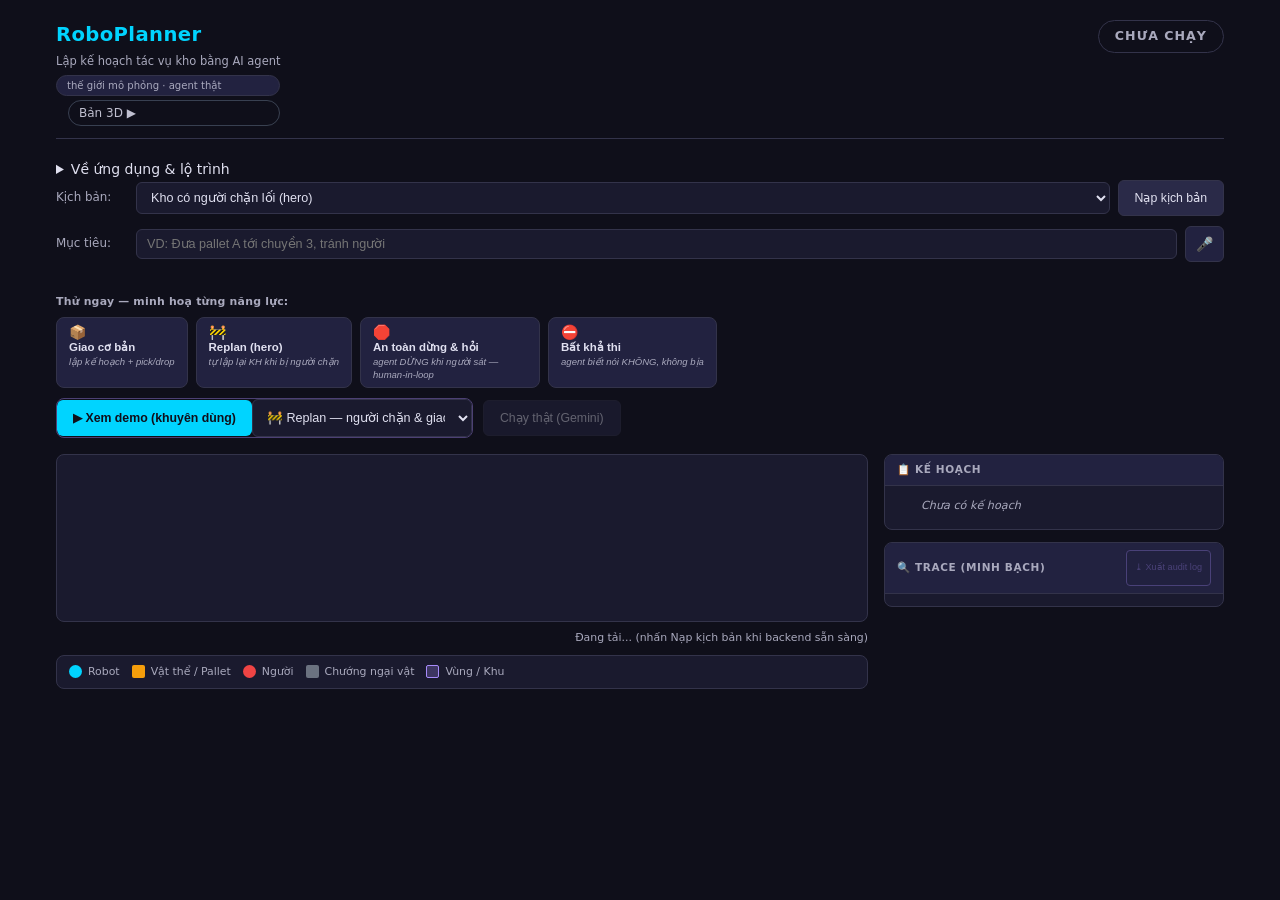
==== frontend/index.html @ 7eb747b6 "feat: initial commit — AI20K-162 Task Planner Agent Co-Authored-By: Claude Sonnet 4.6 <noreply@anthr" ====
<!DOCTYPE html>
<html lang="vi">
<head>
  <meta charset="UTF-8" />
  <meta name="viewport" content="width=device-width, initial-scale=1.0" />
  <title>RoboPlanner — Kho thông minh AI</title>
  <link rel="stylesheet" href="style.css" />
</head>
<body>
  <div class="app">
    <header class="app-header">
      <div class="header-left">
        <h1>RoboPlanner</h1>
        <span class="header-desc">Lập kế hoạch tác vụ kho bằng AI agent</span>
        <span class="sim-badge">thế giới mô phỏng · agent thật</span>
        <a href="view3d.html" style="margin-left:12px;font-size:12px;text-decoration:none;padding:3px 10px;border-radius:999px;border:1px solid rgba(125,145,170,0.45);color:inherit;opacity:.85">Bản 3D ▶</a>
      </div>
      <span id="status-badge" class="status-badge status-idle">CHƯA CHẠY</span>
    </header>

    <!-- Use-case block -->
    <details class="use-case-details">
    <summary class="use-case-summary">Về ứng dụng &amp; lộ trình</summary>
    <section class="use-case-block">
      <span class="use-case-icon">🏭</span>
      <div class="use-case-body">
        <p class="use-case-text">
          <strong>Ứng dụng:</strong> Robot vận chuyển kho VinFast — vận hành viên ra lệnh tiếng Việt
          thay vì lập trình; agent tự xử lý khi môi trường đổi; trace minh bạch để audit an toàn.
        </p>
        <p class="roadmap-text">
          <strong>Lộ trình tới robot thật:</strong> Bản này chứng minh lớp
          <em>NGÔN NGỮ → KẾ HOẠCH → KIỂM CHỨNG</em> trong mô phỏng;
          bản sản xuất nối tool move/pick vào ROS + perception camera thật.
        </p>
      </div>
    </section>
    </details>

    <main class="app-body">
      <section class="controls">

        <!-- Scenario selector -->
        <div class="control-group">
          <label for="scenario-select">Kịch bản:</label>
          <select id="scenario-select">
            <option value="warehouse_blocked">Kho có người chặn lối (hero)</option>
            <option value="warehouse_basic">Kho cơ bản (không người)</option>
            <option value="warehouse_dynamic">Kho động (người di chuyển)</option>
          </select>
          <button id="load-btn" class="btn btn-secondary">Nạp kịch bản</button>
        </div>

        <!-- Goal input -->
        <div class="control-group">
          <label for="goal-input">Mục tiêu:</label>
          <input
            type="text"
            id="goal-input"
            placeholder="VD: Đưa pallet A tới chuyền 3, tránh người"
            autocomplete="off"
          />
          <button id="voice-btn" class="btn btn-icon" title="Nhập bằng giọng nói (vi-VN)">🎤</button>
        </div>

        <!-- World hints -->
        <p id="world-hints" class="world-hints"></p>

        <!-- Capability chips -->
        <div class="chips-section">
          <div class="chips-label">Thử ngay — minh hoạ từng năng lực:</div>
          <div class="chips-row">
            <button class="chip" data-goal="Đưa pallet A tới chuyền 3" data-scenario="warehouse_basic" data-replay="hero_replan">
              <span class="chip-icon">📦</span>
              <span class="chip-text">Giao cơ bản</span>
              <span class="chip-cap">lập kế hoạch + pick/drop</span>
            </button>
            <button class="chip" data-goal="Đưa pallet A tới chuyền 3, tránh người" data-scenario="warehouse_blocked" data-replay="hero_replan">
              <span class="chip-icon">🚧</span>
              <span class="chip-text">Replan (hero)</span>
              <span class="chip-cap">tự lập lại KH khi bị người chặn</span>
            </button>
            <button class="chip" data-goal="Đưa pallet A sang chuyền 3" data-scenario="warehouse_blocked" data-replay="safety_ask">
              <span class="chip-icon">🛑</span>
              <span class="chip-text">An toàn dừng &amp; hỏi</span>
              <span class="chip-cap">agent DỪNG khi người sát — human-in-loop</span>
            </button>
            <button class="chip" data-goal="Lấy thùng Z đưa sang chuyền 3" data-scenario="warehouse_basic" data-replay="infeasible_no">
              <span class="chip-icon">⛔</span>
              <span class="chip-text">Bất khả thi</span>
              <span class="chip-cap">agent biết nói KHÔNG, không bịa</span>
            </button>
          </div>
        </div>

        <!-- Action buttons -->
        <div class="control-group btn-row">
          <div class="demo-group">
            <button id="demo-btn" class="btn btn-primary btn-demo-cta">▶ Xem demo (khuyên dùng)</button>
            <select id="replay-select" class="replay-select" title="Chọn bản ghi phát lại">
              <option value="hero_replan">🚧 Replan — người chặn &amp; giao thành công</option>
              <option value="safety_ask">🛑 An toàn — agent dừng &amp; hỏi</option>
              <option value="infeasible_no">⛔ Bất khả thi — agent nói KHÔNG</option>
            </select>
          </div>
          <button id="run-btn" class="btn btn-secondary" disabled>Chạy thật (Gemini)</button>
        </div>

        <p id="replay-note" class="replay-note" style="display:none"></p>

      </section>

      <div class="main-content">
        <!-- Left: canvas -->
        <div class="canvas-col">
          <div class="canvas-wrapper" id="canvas-wrapper">
            <canvas id="world-canvas" aria-label="Bản đồ kho mô phỏng — hiển thị robot, vật thể, người và khu vực"></canvas>
          </div>
          <p id="status-msg" class="status-msg">Đang tải...</p>

          <section class="legend">
            <div class="legend-item"><span class="swatch swatch-robot"></span> Robot</div>
            <div class="legend-item"><span class="swatch swatch-object"></span> Vật thể / Pallet</div>
            <div class="legend-item"><span class="swatch swatch-person"></span> Người</div>
            <div class="legend-item"><span class="swatch swatch-obstacle"></span> Chướng ngại vật</div>
            <div class="legend-item"><span class="swatch swatch-zone"></span> Vùng / Khu</div>
          </section>
        </div>

        <!-- Right: panels -->
        <div class="panels-col">
          <div class="panel">
            <div class="panel-header">📋 Kế hoạch</div>
            <ol id="plan-list" class="plan-list">
              <li class="plan-empty">Chưa có kế hoạch</li>
            </ol>
          </div>

          <div class="panel panel-trace">
            <div class="panel-header trace-header-row">
              <span>🔍 Trace (minh bạch)</span>
              <span id="grounded-badge" class="trace-grounded-badge" style="display:none">✓ 100% bám thực tế</span>
              <button id="audit-btn" class="btn btn-audit" title="Tải toàn bộ trace dưới dạng JSON" disabled>⤓ Xuất audit log</button>
            </div>
            <div id="trace-log" class="trace-log"></div>
          </div>

          <div class="panel panel-metrics" id="metrics-panel" style="display:none">
            <div class="panel-header">📊 Chỉ số lần chạy</div>
            <p id="metrics-text" class="metrics-text"></p>
          </div>

          <div class="panel panel-ask" id="ask-panel" style="display:none">
            <div class="panel-header ask-header">⚠ Agent dừng · Hỏi người vận hành</div>
            <p id="ask-question" class="ask-question"></p>
            <div class="ask-actions">
              <input id="ask-answer" type="text" placeholder="Trả lời (tuỳ chọn)..." />
              <button id="ask-continue-btn" class="btn btn-primary">Tiếp tục</button>
            </div>
          </div>

          <div class="panel panel-answer" id="answer-panel" style="display:none">
            <div class="panel-header answer-header">✅ Kết quả tác vụ</div>
            <p id="answer-text" class="answer-text"></p>
          </div>

          <div class="panel panel-quota" id="quota-panel" style="display:none">
            <div class="panel-header quota-header">⚡ Gemini đang bận / quá tải</div>
            <p class="quota-msg">API gặp lỗi hoặc hết quota tạm thời. Bấm <strong>▶ Demo nhanh</strong> để xem bản ghi thật của agent ngay lập tức — không cần API.</p>
            <button id="quota-demo-btn" class="btn btn-demo">▶ Demo nhanh (phát lại)</button>
          </div>
        </div>
      </div>
    </main>
  </div>

  <script src="app.js"></script>
</body>
</html>
---- frontend/style.css ----
/* =====================================================================
   Base / Reset
   ===================================================================== */
*, *::before, *::after { box-sizing: border-box; margin: 0; padding: 0; }

:root {
  --bg: #0f0f1a;
  --surface: #1a1a2e;
  --surface2: #222240;
  --border: #33334a;
  --text: #e0e0f0;
  --text-muted: #a9a9bd;
  --accent: #00d4ff;
  --accent2: #a78bfa;
  --btn-primary-bg: #00d4ff;
  --btn-primary-fg: #0f0f1a;
  --btn-secondary-bg: #2a2a48;
  --btn-secondary-fg: #e0e0f0;
  --robot-color: #00d4ff;
  --object-color: #f59e0b;
  --person-color: #ef4444;
  --obstacle-color: #6b7280;
  --zone-color: rgba(167, 139, 250, 0.25);
}

html, body {
  height: 100%;
  background: var(--bg);
  color: var(--text);
  font-family: 'Segoe UI', system-ui, sans-serif;
  font-size: 14px;
  line-height: 1.5;
}

/* =====================================================================
   App layout
   ===================================================================== */
.app {
  display: flex;
  flex-direction: column;
  min-height: 100vh;
  max-width: 1200px;
  margin: 0 auto;
  padding: 0 16px 32px;
}

/* =====================================================================
   Header
   ===================================================================== */
.app-header {
  display: flex;
  align-items: flex-start;
  justify-content: space-between;
  flex-wrap: wrap;
  gap: 12px;
  padding: 20px 0 12px;
  border-bottom: 1px solid var(--border);
  margin-bottom: 20px;
}

.header-left {
  display: flex;
  flex-direction: column;
  gap: 4px;
}

.header-left h1 {
  font-size: 1.4rem;
  font-weight: 700;
  color: var(--accent);
  letter-spacing: 0.02em;
}

.header-desc {
  font-size: 0.82rem;
  color: var(--text-muted);
}

.sim-badge {
  display: inline-block;
  padding: 2px 10px;
  background: var(--surface2);
  border: 1px solid var(--border);
  border-radius: 999px;
  font-size: 0.72rem;
  color: var(--text-muted);
}

/* =====================================================================
   Status badge
   ===================================================================== */
.status-badge {
  display: inline-flex;
  align-items: center;
  padding: 6px 16px;
  border-radius: 999px;
  border: 1.5px solid var(--border);
  font-size: 0.9rem;
  font-weight: 700;
  letter-spacing: 0.08em;
  white-space: nowrap;
  transition: color 0.2s, border-color 0.2s, background 0.2s;
  align-self: flex-start;
}

.status-idle    { color: var(--text-muted); border-color: var(--border); }
.status-planning { color: #a78bfa; border-color: #a78bfa; background: rgba(167,139,250,0.08); }
.status-acting  { color: #00d4ff; border-color: #00d4ff; background: rgba(0,212,255,0.08); }
.status-blocked { color: #fbbf24; border-color: #fbbf24; background: rgba(251,191,36,0.08); }
.status-asking  { color: #f87171; border-color: #f87171; background: rgba(248,113,113,0.1); animation: pulse-border 1.2s ease-in-out infinite; }
.status-done    { color: #34d399; border-color: #34d399; background: rgba(52,211,153,0.08); }
.status-failed  { color: #f87171; border-color: #f87171; background: rgba(248,113,113,0.08); }

@keyframes pulse-border {
  0%, 100% { box-shadow: 0 0 0 0 rgba(248, 113, 113, 0.4); }
  50%       { box-shadow: 0 0 0 5px rgba(248, 113, 113, 0); }
}

/* =====================================================================
   Use-case block
   ===================================================================== */
.use-case-block {
  display: flex;
  align-items: flex-start;
  gap: 10px;
  padding: 10px 14px;
  margin-bottom: 16px;
  background: linear-gradient(135deg, rgba(0,212,255,0.06) 0%, rgba(167,139,250,0.06) 100%);
  border: 1px solid rgba(0,212,255,0.18);
  border-radius: 8px;
}

.use-case-icon { font-size: 1.2rem; flex-shrink: 0; margin-top: 1px; }

.use-case-text {
  font-size: 0.82rem;
  color: var(--text-muted);
  line-height: 1.55;
}

.use-case-text strong { color: var(--text); }

.use-case-body { display: flex; flex-direction: column; gap: 4px; }

.roadmap-text {
  font-size: 0.78rem;
  color: var(--text-muted);
  line-height: 1.5;
  opacity: 0.85;
}
.roadmap-text strong { color: var(--text); }
.roadmap-text em { color: var(--accent2); font-style: normal; }

/* =====================================================================
   Controls
   ===================================================================== */
.controls {
  display: flex;
  flex-direction: column;
  gap: 10px;
  margin-bottom: 16px;
}

.control-group {
  display: flex;
  align-items: center;
  gap: 8px;
  flex-wrap: wrap;
}

.control-group label {
  min-width: 72px;
  color: var(--text-muted);
  font-size: 0.85rem;
}

.control-group select,
.control-group input[type="text"] {
  flex: 1;
  min-width: 180px;
  padding: 7px 10px;
  background: var(--surface);
  border: 1px solid var(--border);
  border-radius: 6px;
  color: var(--text);
  font-size: 0.9rem;
  outline: none;
  transition: border-color 0.15s;
}

.control-group select:focus,
.control-group input[type="text"]:focus {
  border-color: var(--accent);
}

.btn {
  padding: 7px 16px;
  border: none;
  border-radius: 6px;
  font-size: 0.88rem;
  cursor: pointer;
  transition: opacity 0.15s, filter 0.15s;
  white-space: nowrap;
  min-height: 36px;
}

.btn:disabled {
  opacity: 0.4;
  cursor: not-allowed;
}

.btn:not(:disabled):hover {
  filter: brightness(1.15);
}

.btn:focus-visible,
.control-group select:focus-visible,
.control-group input[type="text"]:focus-visible,
.replay-select:focus-visible,
.ask-actions input[type="text"]:focus-visible {
  outline: 2px solid var(--accent);
  outline-offset: 2px;
}

.btn-primary {
  background: var(--btn-primary-bg);
  color: var(--btn-primary-fg);
  font-weight: 700;
}

.btn-secondary {
  background: var(--btn-secondary-bg);
  color: var(--btn-secondary-fg);
  border: 1px solid var(--border);
}

.btn-demo {
  background: linear-gradient(135deg, #a78bfa 0%, #7c3aed 100%);
  color: #fff;
  font-weight: 700;
  border: none;
  box-shadow: 0 0 12px rgba(167,139,250,0.25);
}

.btn-demo:not(:disabled):hover {
  box-shadow: 0 0 20px rgba(167,139,250,0.45);
}

/* World hints */
.world-hints {
  font-size: 0.75rem;
  color: var(--text-muted);
  padding: 2px 2px 0 2px;
  line-height: 1.45;
  min-height: 1.2em;
}

/* Capability chips */
.chips-section {
  display: flex;
  flex-direction: column;
  gap: 6px;
}

.chips-label {
  font-size: 0.78rem;
  color: var(--text-muted);
  font-weight: 600;
  letter-spacing: 0.02em;
}

.chips-row {
  display: flex;
  flex-wrap: wrap;
  gap: 8px;
}

.chip {
  display: flex;
  flex-direction: column;
  align-items: flex-start;
  gap: 2px;
  padding: 7px 12px 6px;
  background: var(--surface2);
  border: 1px solid var(--border);
  border-radius: 8px;
  cursor: pointer;
  transition: border-color 0.15s, background 0.15s;
  min-width: 120px;
  max-width: 180px;
  text-align: left;
}

.chip:hover {
  border-color: var(--accent2);
  background: rgba(167,139,250,0.1);
}

.chip-icon { font-size: 1rem; line-height: 1; }

.chip-text {
  font-size: 0.82rem;
  font-weight: 700;
  color: var(--text);
  line-height: 1.2;
}

.chip-cap {
  font-size: 0.68rem;
  color: var(--text-muted);
  line-height: 1.3;
  font-style: italic;
}

/* Demo group: button + replay select together */
.demo-group {
  display: flex;
  align-items: center;
  gap: 0;
  border-radius: 8px;
  overflow: hidden;
  border: 1px solid rgba(167,139,250,0.4);
}

.demo-group .btn-demo {
  border-radius: 0;
  border: none;
  flex-shrink: 0;
}

.replay-select {
  padding: 0 8px;
  height: 38px;
  background: rgba(167,139,250,0.12);
  border: none;
  border-left: 1px solid rgba(167,139,250,0.3);
  color: var(--text);
  font-size: 0.8rem;
  cursor: pointer;
  outline: none;
  min-width: 0;
  max-width: 220px;
}

.replay-select:focus { background: rgba(167,139,250,0.2); }

.btn-row {
  gap: 10px;
  flex-wrap: wrap;
}

.replay-note {
  font-size: 0.72rem;
  color: #a78bfa;
  font-style: italic;
  padding: 2px 0 0 4px;
}

/* Quota / error panel */
.quota-header {
  color: #fbbf24;
}

.quota-msg {
  padding: 10px 12px 6px;
  font-size: 0.85rem;
  color: var(--text);
  line-height: 1.6;
}

.panel-quota {
  border-color: rgba(251,191,36,0.35);
}

.panel-quota .btn-demo {
  margin: 6px 12px 12px;
}

.btn-icon {
  background: var(--surface2);
  border: 1px solid var(--border);
  color: var(--text);
  padding: 7px 10px;
  font-size: 1rem;
  line-height: 1;
  min-width: 36px;
}

.btn-icon.listening {
  border-color: #f87171;
  color: #f87171;
  background: rgba(248,113,113,0.1);
  animation: pulse-border 1s ease-in-out infinite;
}

/* =====================================================================
   Main content grid
   ===================================================================== */
.main-content {
  display: grid;
  grid-template-columns: 1fr 340px;
  gap: 16px;
  align-items: start;
}

/* =====================================================================
   Canvas column
   ===================================================================== */
.canvas-col {
  display: flex;
  flex-direction: column;
  gap: 8px;
}

.canvas-wrapper {
  background: var(--surface);
  border: 1px solid var(--border);
  border-radius: 8px;
  overflow: hidden;
  display: flex;
  justify-content: center;
  align-items: center;
  padding: 8px;
}

#world-canvas {
  display: block;
  max-width: 100%;
  image-rendering: pixelated;
}

.status-msg {
  font-size: 0.78rem;
  color: var(--text-muted);
  text-align: right;
}

/* =====================================================================
   Legend
   ===================================================================== */
.legend {
  display: flex;
  flex-wrap: wrap;
  gap: 12px;
  padding: 8px 12px;
  background: var(--surface);
  border: 1px solid var(--border);
  border-radius: 8px;
}

.legend-item {
  display: flex;
  align-items: center;
  gap: 6px;
  font-size: 0.78rem;
  color: var(--text-muted);
}

.swatch {
  display: inline-block;
  width: 13px;
  height: 13px;
  border-radius: 2px;
  flex-shrink: 0;
}

.swatch-robot    { background: var(--robot-color); border-radius: 50%; }
.swatch-object   { background: var(--object-color); }
.swatch-person   { background: var(--person-color); border-radius: 50%; }
.swatch-obstacle { background: var(--obstacle-color); }
.swatch-zone     { background: var(--zone-color); border: 1px solid var(--accent2); }

/* =====================================================================
   Panels column
   ===================================================================== */
.panels-col {
  display: flex;
  flex-direction: column;
  gap: 12px;
}

.panel {
  background: var(--surface);
  border: 1px solid var(--border);
  border-radius: 8px;
  overflow: hidden;
}

.panel-header {
  padding: 7px 12px;
  background: var(--surface2);
  border-bottom: 1px solid var(--border);
  font-size: 0.75rem;
  font-weight: 700;
  color: var(--text-muted);
  text-transform: uppercase;
  letter-spacing: 0.06em;
}

/* =====================================================================
   Plan panel
   ===================================================================== */
.plan-list {
  list-style: decimal;
  padding: 8px 8px 8px 28px;
  margin: 0;
  font-size: 0.8rem;
}

.plan-list li {
  padding: 4px 2px;
  color: var(--text-muted);
  border-left: 2px solid transparent;
  padding-left: 6px;
  margin-bottom: 2px;
  transition: color 0.2s, border-color 0.2s;
  word-break: break-word;
}

.plan-list .plan-active {
  color: var(--accent);
  font-weight: 600;
  border-left-color: var(--accent);
}

.plan-list .plan-done {
  color: #34d399;
  text-decoration: line-through;
  opacity: 0.65;
}

.plan-empty {
  list-style: none;
  color: var(--text-muted);
  font-style: italic;
  padding: 10px 8px;
}

/* =====================================================================
   Trace panel
   ===================================================================== */
.trace-log {
  padding: 6px 8px;
  font-family: 'Cascadia Code', 'Fira Mono', 'Courier New', monospace;
  font-size: 0.78rem;
  max-height: 260px;
  overflow-y: auto;
  scrollbar-width: thin;
  scrollbar-color: var(--border) transparent;
}

.trace-log::-webkit-scrollbar { width: 5px; }
.trace-log::-webkit-scrollbar-thumb { background: var(--border); border-radius: 3px; }

.trace-empty {
  color: var(--text-muted);
  font-style: italic;
  padding: 4px 0;
}

.trace-line {
  padding: 3px 0;
  border-bottom: 1px solid rgba(255,255,255,0.04);
  word-break: break-all;
  line-height: 1.4;
}

.trace-node   { color: #a78bfa; font-weight: 700; }
.trace-arrow  { color: var(--text-muted); }
.trace-action { color: #00d4ff; }
.trace-args   { color: #94a3b8; }
.trace-obs    { color: #d1d5db; }
.trace-ok   .trace-flag { color: #34d399; font-weight: 700; }
.trace-fail .trace-flag { color: #f87171; font-weight: 700; }
.trace-grounded {
  margin-left: 6px;
  font-size: 0.6rem;
  color: #34d399;
  opacity: 0.7;
  font-style: italic;
  letter-spacing: 0.02em;
}

/* Badge tổng "đã bám thực tế" trong header trace (thay cho nhãn lặp mỗi dòng) */
.trace-grounded-badge {
  margin-right: auto;
  font-size: 0.62rem;
  font-weight: 700;
  color: #34d399;
  background: rgba(52,211,153,0.1);
  border: 1px solid rgba(52,211,153,0.4);
  border-radius: 999px;
  padding: 1px 8px;
  white-space: nowrap;
  text-transform: none;
  letter-spacing: 0;
}

/* =====================================================================
   Trace panel header row (with audit button)
   ===================================================================== */
.trace-header-row {
  display: flex;
  align-items: center;
  justify-content: space-between;
  gap: 8px;
}

.btn-audit {
  font-size: 0.65rem;
  padding: 2px 8px;
  background: var(--surface2);
  color: var(--accent2);
  border: 1px solid var(--accent2);
  border-radius: 4px;
  cursor: pointer;
  white-space: nowrap;
  line-height: 1.6;
  transition: background 0.15s;
}
.btn-audit:hover:not(:disabled) { background: rgba(167,139,250,0.15); }
.btn-audit:disabled { opacity: 0.3; cursor: default; }

/* =====================================================================
   Metrics panel
   ===================================================================== */
.panel-metrics .panel-header { color: #60a5fa; }
.metrics-text {
  padding: 8px 12px;
  font-family: 'Cascadia Code', 'Fira Mono', monospace;
  font-size: 0.75rem;
  color: #93c5fd;
  letter-spacing: 0.03em;
}

/* =====================================================================
   Safety note (shown after safety replay)
   ===================================================================== */
.safety-note {
  margin-top: 6px;
  padding: 6px 12px;
  background: rgba(251,191,36,0.08);
  border-left: 3px solid #fbbf24;
  border-radius: 4px;
  font-size: 0.78rem;
  color: #fde68a;
}

/* =====================================================================
   Use-case / roadmap block
   ===================================================================== */
.ask-header { color: #fbbf24; }

.ask-question {
  padding: 10px 12px 6px;
  font-size: 0.85rem;
  color: #fde68a;
  line-height: 1.5;
}

.ask-actions {
  display: flex;
  gap: 8px;
  padding: 6px 12px 12px;
  flex-wrap: wrap;
}

.ask-actions input[type="text"] {
  flex: 1;
  min-width: 120px;
  padding: 6px 10px;
  background: var(--surface2);
  border: 1px solid var(--border);
  border-radius: 6px;
  color: var(--text);
  font-size: 0.85rem;
  outline: none;
}

.ask-actions input[type="text"]:focus {
  border-color: #fbbf24;
}

/* =====================================================================
   Answer panel
   ===================================================================== */
.answer-header { color: #34d399; }

.answer-text {
  padding: 10px 12px;
  font-size: 0.85rem;
  color: var(--text);
  line-height: 1.6;
  white-space: pre-wrap;
  word-break: break-word;
}

/* =====================================================================
   Responsive — tablet / phone
   ====================
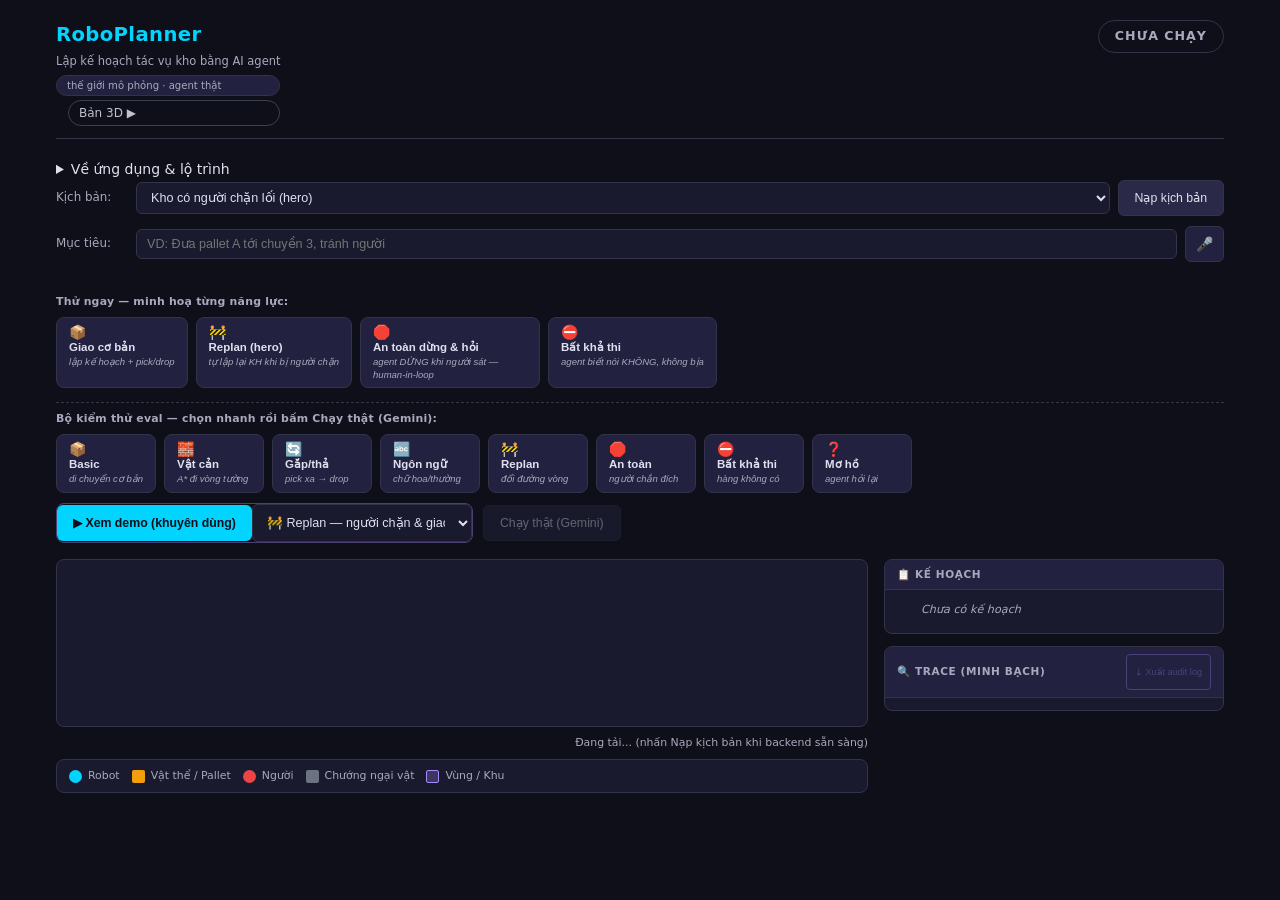
==== commit bc867772: "Frontend demo for all script & fix auto log AI for Cursor" ====
--- a/frontend/index.html
+++ b/frontend/index.html
@@ -41,12 +41,10 @@
       <section class="controls">
 
         <!-- Scenario selector -->
-        <div class="control-group">
+        <div class="control-group scenario-group">
           <label for="scenario-select">Kịch bản:</label>
-          <select id="scenario-select">
-            <option value="warehouse_blocked">Kho có người chặn lối (hero)</option>
-            <option value="warehouse_basic">Kho cơ bản (không người)</option>
-            <option value="warehouse_dynamic">Kho động (người di chuyển)</option>
+          <select id="scenario-select" title="Chọn kịch bản demo hoặc eval">
+            <option value="warehouse_blocked">Đang tải danh sách...</option>
           </select>
           <button id="load-btn" class="btn btn-secondary">Nạp kịch bản</button>
         </div>
@@ -91,6 +89,12 @@
               <span class="chip-cap">agent biết nói KHÔNG, không bịa</span>
             </button>
           </div>
+        </div>
+
+        <!-- Eval quick-launch chips (populated by scenarios-ui.js) -->
+        <div class="chips-section chips-eval-section">
+          <div class="chips-label">Bộ kiểm thử eval — chọn nhanh rồi bấm Chạy thật (Gemini):</div>
+          <div id="eval-chips-row" class="chips-row chips-row-eval"></div>
         </div>
 
         <!-- Action buttons -->
@@ -174,6 +178,7 @@
     </main>
   </div>
 
+  <script src="scenarios-ui.js"></script>
   <script src="app.js"></script>
 </body>
 </html>
--- a/frontend/style.css
+++ b/frontend/style.css
@@ -312,6 +312,26 @@
   font-style: italic;
 }
 
+.chips-eval-section {
+  margin-top: 4px;
+  padding-top: 8px;
+  border-top: 1px dashed var(--border);
+}
+
+.chips-row-eval .chip-eval {
+  min-width: 100px;
+  max-width: 150px;
+}
+
+.scenario-group select {
+  min-width: min(100%, 320px);
+  max-width: 100%;
+}
+
+.scenario-group {
+  flex-wrap: wrap;
+}
+
 /* Demo group: button + replay select together */
 .demo-group {
   display: flex;
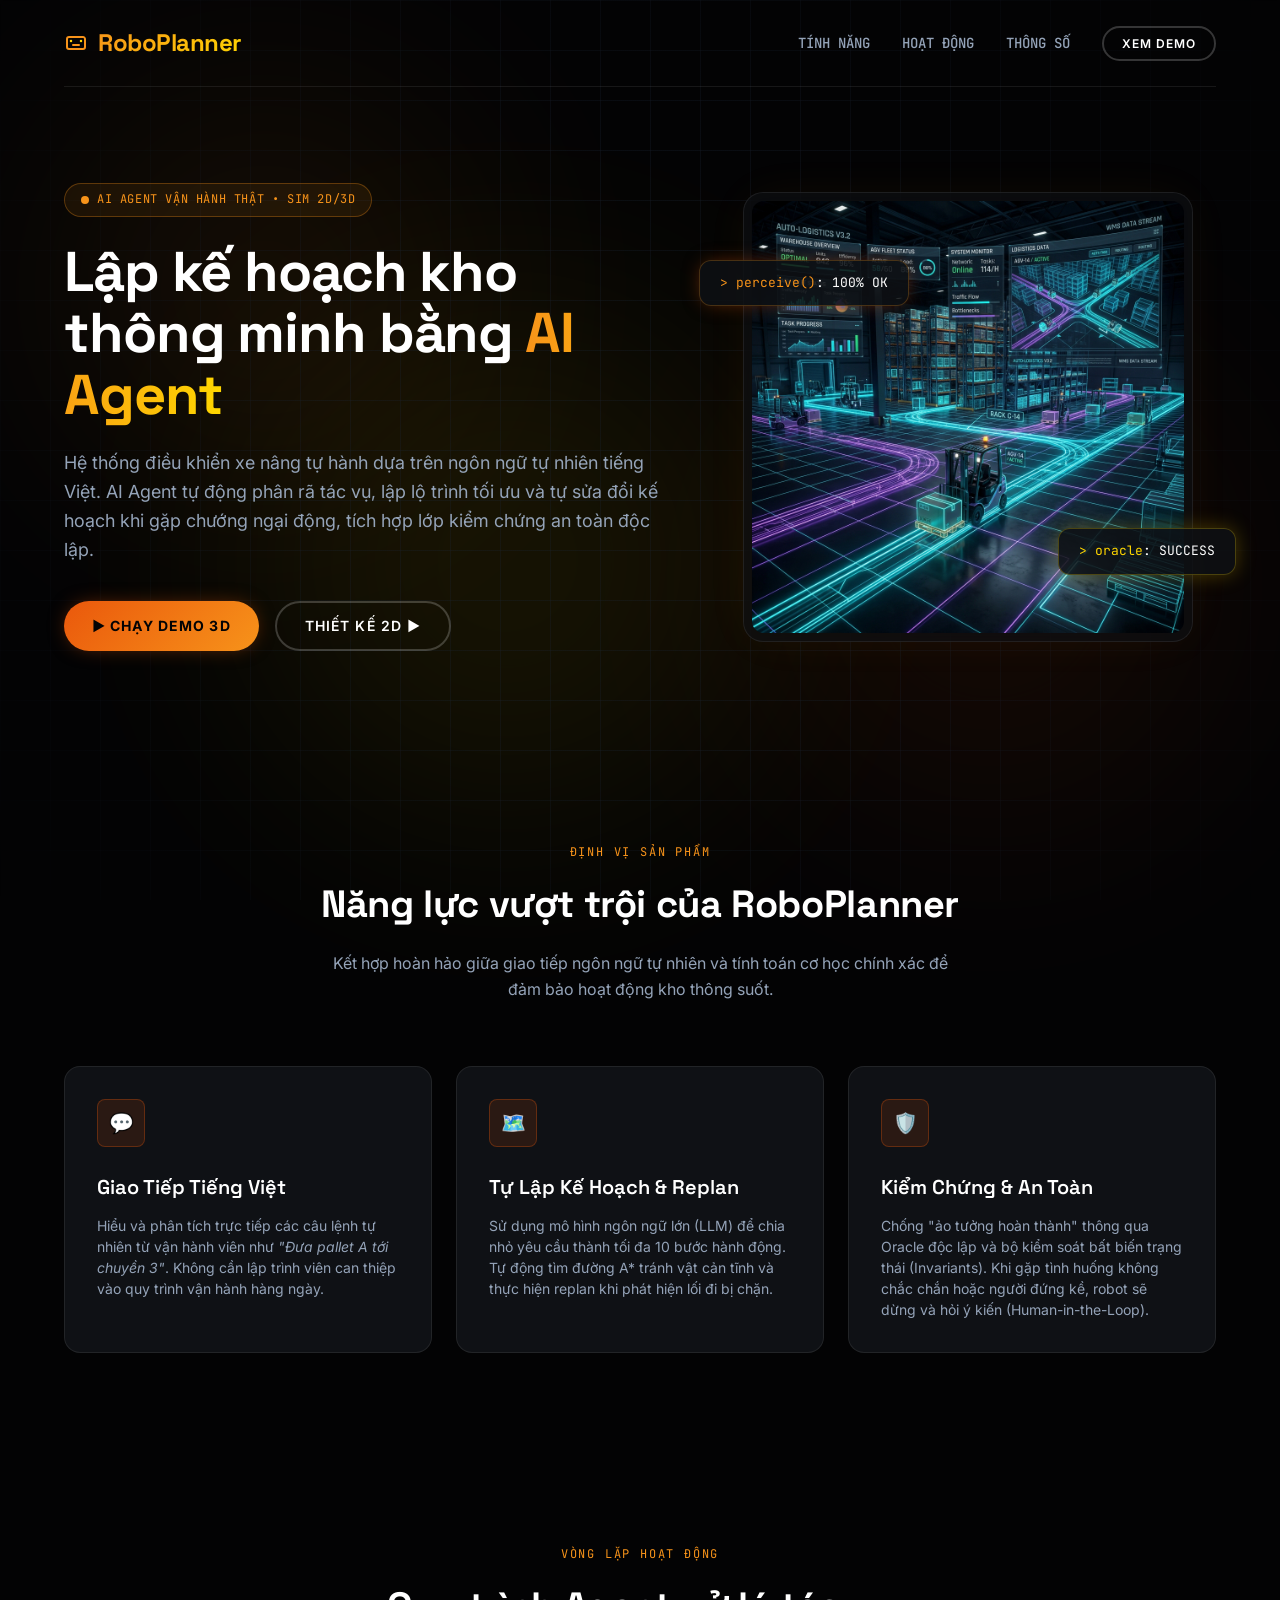
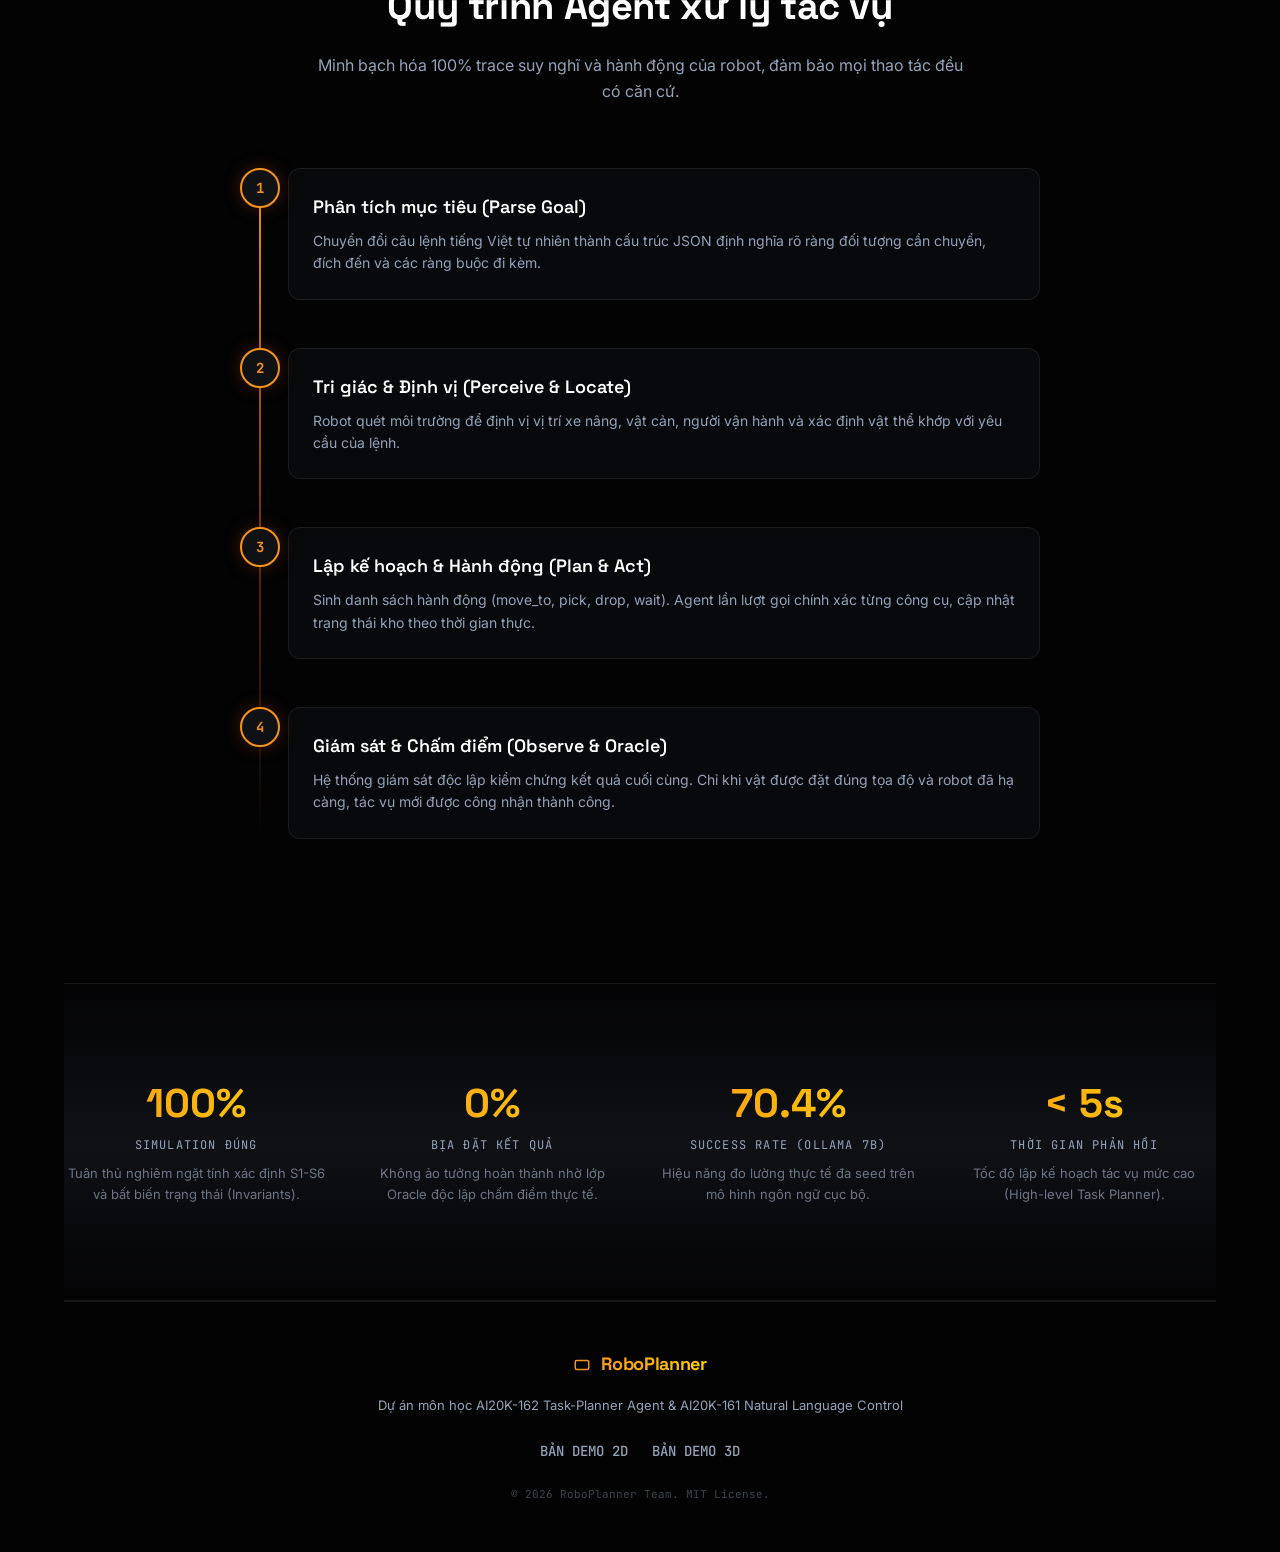
==== commit 558edb01: "feat(frontend): add landing page with Bitcoin DeFi aesthetic & adjust simulator routing" ====
--- a/frontend/index.html
+++ b/frontend/index.html
@@ -3,182 +3,201 @@
 <head>
   <meta charset="UTF-8" />
   <meta name="viewport" content="width=device-width, initial-scale=1.0" />
-  <title>RoboPlanner — Kho thông minh AI</title>
-  <link rel="stylesheet" href="style.css" />
+  <title>RoboPlanner — Hệ thống lập kế hoạch kho bằng AI Agent</title>
+  <link rel="stylesheet" href="landing.css" />
 </head>
-<body>
-  <div class="app">
-    <header class="app-header">
-      <div class="header-left">
-        <h1>RoboPlanner</h1>
-        <span class="header-desc">Lập kế hoạch tác vụ kho bằng AI agent</span>
-        <span class="sim-badge">thế giới mô phỏng · agent thật</span>
-        <a href="view3d.html" style="margin-left:12px;font-size:12px;text-decoration:none;padding:3px 10px;border-radius:999px;border:1px solid rgba(125,145,170,0.45);color:inherit;opacity:.85">Bản 3D ▶</a>
-      </div>
-      <span id="status-badge" class="status-badge status-idle">CHƯA CHẠY</span>
+<body class="landing-body">
+  <!-- Grid background decoration -->
+  <div class="bg-grid-overlay"></div>
+  
+  <!-- Ambient glow blobs -->
+  <div class="radial-blur-blob blob-1"></div>
+  <div class="radial-blur-blob blob-2"></div>
+  <div class="radial-blur-blob blob-3"></div>
+
+  <div class="landing-wrapper">
+    <!-- Navigation -->
+    <header class="landing-nav">
+      <div class="logo-container">
+        <!-- SVG Icon representing a cryptographic node/robot -->
+        <svg width="24" height="24" viewBox="0 0 24 24" fill="none" xmlns="http://www.w3.org/2000/svg">
+          <path d="M21 16V8C21 6.89543 20.1046 6 19 6H5C3.89543 6 3 6.89543 3 8V16C3 17.1046 3.89543 18 5 18H19C20.1046 18 21 17.1046 21 16Z" stroke="#f7931a" stroke-width="2" stroke-linecap="round" stroke-linejoin="round"/>
+          <path d="M7 10H7.01" stroke="#ffd600" stroke-width="2.5" stroke-linecap="round" stroke-linejoin="round"/>
+          <path d="M17 10H17.01" stroke="#ffd600" stroke-width="2.5" stroke-linecap="round" stroke-linejoin="round"/>
+          <path d="M9 14H15" stroke="#f7931a" stroke-width="2" stroke-linecap="round" stroke-linejoin="round"/>
+        </svg>
+        <span class="logo-text">RoboPlanner</span>
+      </div>
+      <nav class="nav-links">
+        <a href="#features" class="nav-link font-mono">TÍNH NĂNG</a>
+        <a href="#workflow" class="nav-link font-mono">HOẠT ĐỘNG</a>
+        <a href="#specs" class="nav-link font-mono">THÔNG SỐ</a>
+        <a href="simulator.html" class="btn-pill btn-btc-outline font-mono" style="padding: 6px 18px; min-height: auto; font-size: 12px;">XEM DEMO</a>
+      </nav>
     </header>
 
-    <!-- Use-case block -->
-    <details class="use-case-details">
-    <summary class="use-case-summary">Về ứng dụng &amp; lộ trình</summary>
-    <section class="use-case-block">
-      <span class="use-case-icon">🏭</span>
-      <div class="use-case-body">
-        <p class="use-case-text">
-          <strong>Ứng dụng:</strong> Robot vận chuyển kho VinFast — vận hành viên ra lệnh tiếng Việt
-          thay vì lập trình; agent tự xử lý khi môi trường đổi; trace minh bạch để audit an toàn.
-        </p>
-        <p class="roadmap-text">
-          <strong>Lộ trình tới robot thật:</strong> Bản này chứng minh lớp
-          <em>NGÔN NGỮ → KẾ HOẠCH → KIỂM CHỨNG</em> trong mô phỏng;
-          bản sản xuất nối tool move/pick vào ROS + perception camera thật.
-        </p>
-      </div>
-    </section>
-    </details>
-
-    <main class="app-body">
-      <section class="controls">
-
-        <!-- Scenario selector -->
-        <div class="control-group scenario-group">
-          <label for="scenario-select">Kịch bản:</label>
-          <select id="scenario-select" title="Chọn kịch bản demo hoặc eval">
-            <option value="warehouse_blocked">Đang tải danh sách...</option>
-          </select>
-          <button id="load-btn" class="btn btn-secondary">Nạp kịch bản</button>
-        </div>
-
-        <!-- Goal input -->
-        <div class="control-group">
-          <label for="goal-input">Mục tiêu:</label>
-          <input
-            type="text"
-            id="goal-input"
-            placeholder="VD: Đưa pallet A tới chuyền 3, tránh người"
-            autocomplete="off"
-          />
-          <button id="voice-btn" class="btn btn-icon" title="Nhập bằng giọng nói (vi-VN)">🎤</button>
-        </div>
-
-        <!-- World hints -->
-        <p id="world-hints" class="world-hints"></p>
-
-        <!-- Capability chips -->
-        <div class="chips-section">
-          <div class="chips-label">Thử ngay — minh hoạ từng năng lực:</div>
-          <div class="chips-row">
-            <button class="chip" data-goal="Đưa pallet A tới chuyền 3" data-scenario="warehouse_basic" data-replay="hero_replan">
-              <span class="chip-icon">📦</span>
-              <span class="chip-text">Giao cơ bản</span>
-              <span class="chip-cap">lập kế hoạch + pick/drop</span>
-            </button>
-            <button class="chip" data-goal="Đưa pallet A tới chuyền 3, tránh người" data-scenario="warehouse_blocked" data-replay="hero_replan">
-              <span class="chip-icon">🚧</span>
-              <span class="chip-text">Replan (hero)</span>
-              <span class="chip-cap">tự lập lại KH khi bị người chặn</span>
-            </button>
-            <button class="chip" data-goal="Đưa pallet A sang chuyền 3" data-scenario="warehouse_blocked" data-replay="safety_ask">
-              <span class="chip-icon">🛑</span>
-              <span class="chip-text">An toàn dừng &amp; hỏi</span>
-              <span class="chip-cap">agent DỪNG khi người sát — human-in-loop</span>
-            </button>
-            <button class="chip" data-goal="Lấy thùng Z đưa sang chuyền 3" data-scenario="warehouse_basic" data-replay="infeasible_no">
-              <span class="chip-icon">⛔</span>
-              <span class="chip-text">Bất khả thi</span>
-              <span class="chip-cap">agent biết nói KHÔNG, không bịa</span>
-            </button>
-          </div>
-        </div>
-
-        <!-- Eval quick-launch chips (populated by scenarios-ui.js) -->
-        <div class="chips-section chips-eval-section">
-          <div class="chips-label">Bộ kiểm thử eval — chọn nhanh rồi bấm Chạy thật (Gemini):</div>
-          <div id="eval-chips-row" class="chips-row chips-row-eval"></div>
-        </div>
-
-        <!-- Action buttons -->
-        <div class="control-group btn-row">
-          <div class="demo-group">
-            <button id="demo-btn" class="btn btn-primary btn-demo-cta">▶ Xem demo (khuyên dùng)</button>
-            <select id="replay-select" class="replay-select" title="Chọn bản ghi phát lại">
-              <option value="hero_replan">🚧 Replan — người chặn &amp; giao thành công</option>
-              <option value="safety_ask">🛑 An toàn — agent dừng &amp; hỏi</option>
-              <option value="infeasible_no">⛔ Bất khả thi — agent nói KHÔNG</option>
-            </select>
-          </div>
-          <button id="run-btn" class="btn btn-secondary" disabled>Chạy thật (Gemini)</button>
-        </div>
-
-        <p id="replay-note" class="replay-note" style="display:none"></p>
-
-      </section>
-
-      <div class="main-content">
-        <!-- Left: canvas -->
-        <div class="canvas-col">
-          <div class="canvas-wrapper" id="canvas-wrapper">
-            <canvas id="world-canvas" aria-label="Bản đồ kho mô phỏng — hiển thị robot, vật thể, người và khu vực"></canvas>
-          </div>
-          <p id="status-msg" class="status-msg">Đang tải...</p>
-
-          <section class="legend">
-            <div class="legend-item"><span class="swatch swatch-robot"></span> Robot</div>
-            <div class="legend-item"><span class="swatch swatch-object"></span> Vật thể / Pallet</div>
-            <div class="legend-item"><span class="swatch swatch-person"></span> Người</div>
-            <div class="legend-item"><span class="swatch swatch-obstacle"></span> Chướng ngại vật</div>
-            <div class="legend-item"><span class="swatch swatch-zone"></span> Vùng / Khu</div>
-          </section>
-        </div>
-
-        <!-- Right: panels -->
-        <div class="panels-col">
-          <div class="panel">
-            <div class="panel-header">📋 Kế hoạch</div>
-            <ol id="plan-list" class="plan-list">
-              <li class="plan-empty">Chưa có kế hoạch</li>
-            </ol>
-          </div>
-
-          <div class="panel panel-trace">
-            <div class="panel-header trace-header-row">
-              <span>🔍 Trace (minh bạch)</span>
-              <span id="grounded-badge" class="trace-grounded-badge" style="display:none">✓ 100% bám thực tế</span>
-              <button id="audit-btn" class="btn btn-audit" title="Tải toàn bộ trace dưới dạng JSON" disabled>⤓ Xuất audit log</button>
-            </div>
-            <div id="trace-log" class="trace-log"></div>
-          </div>
-
-          <div class="panel panel-metrics" id="metrics-panel" style="display:none">
-            <div class="panel-header">📊 Chỉ số lần chạy</div>
-            <p id="metrics-text" class="metrics-text"></p>
-          </div>
-
-          <div class="panel panel-ask" id="ask-panel" style="display:none">
-            <div class="panel-header ask-header">⚠ Agent dừng · Hỏi người vận hành</div>
-            <p id="ask-question" class="ask-question"></p>
-            <div class="ask-actions">
-              <input id="ask-answer" type="text" placeholder="Trả lời (tuỳ chọn)..." />
-              <button id="ask-continue-btn" class="btn btn-primary">Tiếp tục</button>
-            </div>
-          </div>
-
-          <div class="panel panel-answer" id="answer-panel" style="display:none">
-            <div class="panel-header answer-header">✅ Kết quả tác vụ</div>
-            <p id="answer-text" class="answer-text"></p>
-          </div>
-
-          <div class="panel panel-quota" id="quota-panel" style="display:none">
-            <div class="panel-header quota-header">⚡ Gemini đang bận / quá tải</div>
-            <p class="quota-msg">API gặp lỗi hoặc hết quota tạm thời. Bấm <strong>▶ Demo nhanh</strong> để xem bản ghi thật của agent ngay lập tức — không cần API.</p>
-            <button id="quota-demo-btn" class="btn btn-demo">▶ Demo nhanh (phát lại)</button>
-          </div>
-        </div>
-      </div>
-    </main>
+    <!-- Hero Section -->
+    <section class="landing-section hero-section">
+      <div class="hero-grid">
+        <div class="hero-content">
+          <div class="badge-live">
+            <span class="badge-live-dot"></span>
+            <span class="font-mono">AI Agent Vận Hành Thật • Sim 2D/3D</span>
+          </div>
+          <h1 class="hero-title">
+            Lập kế hoạch kho thông minh bằng <span class="gradient-text-gold">AI Agent</span>
+          </h1>
+          <p class="hero-subtitle">
+            Hệ thống điều khiển xe nâng tự hành dựa trên ngôn ngữ tự nhiên tiếng Việt. AI Agent tự động phân rã tác vụ, lập lộ trình tối ưu và tự sửa đổi kế hoạch khi gặp chướng ngại động, tích hợp lớp kiểm chứng an toàn độc lập.
+          </p>
+          <div class="hero-btn-row">
+            <a href="view3d.html" class="btn-pill btn-btc-primary font-mono">▶ Chạy Demo 3D</a>
+            <a href="simulator.html" class="btn-pill btn-btc-outline font-mono">Thiết kế 2D ▶</a>
+          </div>
+        </div>
+        
+        <div class="hero-visual">
+          <!-- Floating status badges mimicking actual agent traces -->
+          <div class="floating-stat stat-1">
+            <span style="color: #f7931a;">&gt; perceive()</span>: 100% OK
+          </div>
+          <div class="floating-stat stat-2">
+            <span style="color: #ffd600;">&gt; oracle</span>: SUCCESS
+          </div>
+          
+          <div class="visual-container">
+            <img src="assets/hero.png" alt="RoboPlanner Warehouse Digital Twin Dashboard" class="hero-mockup-img" />
+          </div>
+        </div>
+      </div>
+    </section>
+
+    <!-- Features Section -->
+    <section id="features" class="landing-section">
+      <div class="section-header">
+        <span class="section-label">ĐỊNH VỊ SẢN PHẨM</span>
+        <h2 class="section-title">Năng lực vượt trội của RoboPlanner</h2>
+        <p class="section-subtitle">Kết hợp hoàn hảo giữa giao tiếp ngôn ngữ tự nhiên và tính toán cơ học chính xác để đảm bảo hoạt động kho thông suốt.</p>
+      </div>
+
+      <div class="features-grid">
+        <!-- Feature 1 -->
+        <div class="feature-card">
+          <div class="corner-accent corner-tl"></div>
+          <div class="corner-accent corner-br"></div>
+          <div class="card-icon-container">💬</div>
+          <h3 class="card-title">Giao Tiếp Tiếng Việt</h3>
+          <p class="card-desc">Hiểu và phân tích trực tiếp các câu lệnh tự nhiên từ vận hành viên như <em>"Đưa pallet A tới chuyền 3"</em>. Không cần lập trình viên can thiệp vào quy trình vận hành hàng ngày.</p>
+        </div>
+
+        <!-- Feature 2 -->
+        <div class="feature-card">
+          <div class="corner-accent corner-tl"></div>
+          <div class="corner-accent corner-br"></div>
+          <div class="card-icon-container">🗺️</div>
+          <h3 class="card-title">Tự Lập Kế Hoạch & Replan</h3>
+          <p class="card-desc">Sử dụng mô hình ngôn ngữ lớn (LLM) để chia nhỏ yêu cầu thành tối đa 10 bước hành động. Tự động tìm đường A* tránh vật cản tĩnh và thực hiện replan khi phát hiện lối đi bị chặn.</p>
+        </div>
+
+        <!-- Feature 3 -->
+        <div class="feature-card">
+          <div class="corner-accent corner-tl"></div>
+          <div class="corner-accent corner-br"></div>
+          <div class="card-icon-container">🛡️</div>
+          <h3 class="card-title">Kiểm Chứng & An Toàn</h3>
+          <p class="card-desc">Chống "ảo tưởng hoàn thành" thông qua Oracle độc lập và bộ kiểm soát bất biến trạng thái (Invariants). Khi gặp tình huống không chắc chắn hoặc người đứng kề, robot sẽ dừng và hỏi ý kiến (Human-in-the-Loop).</p>
+        </div>
+      </div>
+    </section>
+
+    <!-- Workflow Section -->
+    <section id="workflow" class="landing-section">
+      <div class="section-header">
+        <span class="section-label">VÒNG LẶP HOẠT ĐỘNG</span>
+        <h2 class="section-title">Quy trình Agent xử lý tác vụ</h2>
+        <p class="section-subtitle">Minh bạch hóa 100% trace suy nghĩ và hành động của robot, đảm bảo mọi thao tác đều có căn cứ.</p>
+      </div>
+
+      <div class="workflow-timeline">
+        <!-- Step 1 -->
+        <div class="timeline-step">
+          <div class="timeline-node font-mono">1</div>
+          <div class="timeline-content">
+            <h3 class="timeline-title">Phân tích mục tiêu (Parse Goal)</h3>
+            <p class="timeline-desc">Chuyển đổi câu lệnh tiếng Việt tự nhiên thành cấu trúc JSON định nghĩa rõ ràng đối tượng cần chuyển, đích đến và các ràng buộc đi kèm.</p>
+          </div>
+        </div>
+
+        <!-- Step 2 -->
+        <div class="timeline-step">
+          <div class="timeline-node font-mono">2</div>
+          <div class="timeline-content">
+            <h3 class="timeline-title">Tri giác & Định vị (Perceive & Locate)</h3>
+            <p class="timeline-desc">Robot quét môi trường để định vị vị trí xe nâng, vật cản, người vận hành và xác định vật thể khớp với yêu cầu của lệnh.</p>
+          </div>
+        </div>
+
+        <!-- Step 3 -->
+        <div class="timeline-step">
+          <div class="timeline-node font-mono">3</div>
+          <div class="timeline-content">
+            <h3 class="timeline-title">Lập kế hoạch & Hành động (Plan & Act)</h3>
+            <p class="timeline-desc">Sinh danh sách hành động (move_to, pick, drop, wait). Agent lần lượt gọi chính xác từng công cụ, cập nhật trạng thái kho theo thời gian thực.</p>
+          </div>
+        </div>
+
+        <!-- Step 4 -->
+        <div class="timeline-step">
+          <div class="timeline-node font-mono">4</div>
+          <div class="timeline-content">
+            <h3 class="timeline-title">Giám sát & Chấm điểm (Observe & Oracle)</h3>
+            <p class="timeline-desc">Hệ thống giám sát độc lập kiểm chứng kết quả cuối cùng. Chỉ khi vật được đặt đúng tọa độ và robot đã hạ càng, tác vụ mới được công nhận thành công.</p>
+          </div>
+        </div>
+      </div>
+    </section>
+
+    <!-- Technical Specs Section -->
+    <section id="specs" class="landing-section tech-spec-section">
+      <div class="specs-grid">
+        <div class="spec-item">
+          <span class="spec-value spec-value-orange font-heading">100%</span>
+          <span class="spec-label">Simulation Đúng</span>
+          <p class="spec-desc">Tuân thủ nghiêm ngặt tính xác định S1-S6 và bất biến trạng thái (Invariants).</p>
+        </div>
+        <div class="spec-item">
+          <span class="spec-value spec-value-orange font-heading">0%</span>
+          <span class="spec-label">Bịa đặt kết quả</span>
+          <p class="spec-desc">Không ảo tưởng hoàn thành nhờ lớp Oracle độc lập chấm điểm thực tế.</p>
+        </div>
+        <div class="spec-item">
+          <span class="spec-value spec-value-orange font-heading">70.4%</span>
+          <span class="spec-label">Success Rate (Ollama 7B)</span>
+          <p class="spec-desc">Hiệu năng đo lường thực tế đa seed trên mô hình ngôn ngữ cục bộ.</p>
+        </div>
+        <div class="spec-item">
+          <span class="spec-value spec-value-orange font-heading">&lt; 5s</span>
+          <span class="spec-label">Thời gian phản hồi</span>
+          <p class="spec-desc">Tốc độ lập kế hoạch tác vụ mức cao (High-level Task Planner).</p>
+        </div>
+      </div>
+    </section>
+
+    <!-- Footer -->
+    <footer class="landing-footer">
+      <div class="footer-logo-row">
+        <svg width="18" height="18" viewBox="0 0 24 24" fill="none" xmlns="http://www.w3.org/2000/svg">
+          <path d="M21 16V8C21 6.89543 20.1046 6 19 6H5C3.89543 6 3 6.89543 3 8V16C3 17.1046 3.89543 18 5 18H19C20.1046 18 21 17.1046 21 16Z" stroke="#f7931a" stroke-width="2" stroke-linecap="round" stroke-linejoin="round"/>
+        </svg>
+        <span class="logo-text" style="font-size: 18px;">RoboPlanner</span>
+      </div>
+      <p class="footer-text">Dự án môn học AI20K-162 Task-Planner Agent &amp; AI20K-161 Natural Language Control</p>
+      <nav class="footer-nav">
+        <a href="simulator.html" class="nav-link font-mono">BẢN DEMO 2D</a>
+        <a href="view3d.html" class="nav-link font-mono">BẢN DEMO 3D</a>
+      </nav>
+      <p class="footer-copy">© 2026 RoboPlanner Team. MIT License.</p>
+    </footer>
   </div>
-
-  <script src="scenarios-ui.js"></script>
-  <script src="app.js"></script>
 </body>
 </html>
--- a/frontend/landing.css
+++ b/frontend/landing.css
@@ -0,0 +1,599 @@
+/* =====================================================================
+   Bitcoin DeFi Design System - Landing Page CSS
+   ===================================================================== */
+
+@import url('https://fonts.googleapis.com/css2?family=Inter:wght@400;500;600;700&family=Space+Grotesk:wght@400;500;600;700&family=JetBrains+Mono:wght@400;500&display=swap');
+
+:root {
+  --void-bg: #030304;
+  --dark-matter: #0f1115;
+  --pure-light: #ffffff;
+  --stardust: #94a3b8;
+  --dim-boundary: rgba(255, 255, 255, 0.08);
+  --btc-orange: #f7931a;
+  --burnt-orange: #ea580c;
+  --digital-gold: #ffd600;
+  
+  --font-heading: 'Space Grotesk', system-ui, -apple-system, sans-serif;
+  --font-body: 'Inter', system-ui, -apple-system, sans-serif;
+  --font-mono: 'JetBrains Mono', monospace;
+  
+  --orange-glow: 0 0 20px -5px rgba(234, 88, 12, 0.5);
+  --orange-glow-intense: 0 0 30px -5px rgba(247, 147, 26, 0.6);
+  --gold-glow: 0 0 20px rgba(255, 214, 0, 0.25);
+  --card-elevation: 0 0 50px -10px rgba(247, 147, 26, 0.08);
+}
+
+/* Base resets & structural styles */
+* {
+  box-sizing: border-box;
+  margin: 0;
+  padding: 0;
+}
+
+body.landing-body {
+  background-color: var(--void-bg);
+  color: var(--pure-light);
+  font-family: var(--font-body);
+  line-height: 1.6;
+  overflow-x: hidden;
+}
+
+/* Typography Helpers */
+.font-heading { font-family: var(--font-heading); }
+.font-body { font-family: var(--font-body); }
+.font-mono { font-family: var(--font-mono); }
+
+/* Background fading grid pattern */
+.bg-grid-overlay {
+  position: absolute;
+  top: 0;
+  left: 0;
+  width: 100%;
+  height: 100%;
+  z-index: 1;
+  background-size: 50px 50px;
+  background-image: 
+    linear-gradient(to right, rgba(30, 41, 59, 0.25) 1px, transparent 1px),
+    linear-gradient(to bottom, rgba(30, 41, 59, 0.25) 1px, transparent 1px);
+  mask-image: radial-gradient(circle at center, black 40%, transparent 100%);
+  -webkit-mask-image: radial-gradient(circle at center, black 40%, transparent 100%);
+  pointer-events: none;
+}
+
+/* Ambient Radial Blur Glowing blobs */
+.radial-blur-blob {
+  position: absolute;
+  border-radius: 50%;
+  background: var(--btc-orange);
+  opacity: 0.08;
+  filter: blur(120px);
+  -webkit-filter: blur(120px);
+  z-index: 0;
+  pointer-events: none;
+}
+.blob-1 { top: 10%; left: 5%; width: 400px; height: 400px; }
+.blob-2 { top: 40%; right: 5%; width: 450px; height: 450px; background: var(--burnt-orange); }
+.blob-3 { bottom: 10%; left: 20%; width: 500px; height: 500px; background: var(--digital-gold); }
+
+/* Landing container structure */
+.landing-wrapper {
+  position: relative;
+  max-width: 1200px;
+  margin: 0 auto;
+  padding: 0 24px;
+  z-index: 2;
+}
+
+/* Header & Navigation */
+.landing-nav {
+  display: flex;
+  align-items: center;
+  justify-content: space-between;
+  padding: 24px 0;
+  border-bottom: 1px solid var(--dim-boundary);
+}
+
+.logo-container {
+  display: flex;
+  align-items: center;
+  gap: 10px;
+}
+
+.logo-text {
+  font-family: var(--font-heading);
+  font-size: 24px;
+  font-weight: 700;
+  background: linear-gradient(135deg, var(--btc-orange), var(--digital-gold));
+  -webkit-background-clip: text;
+  background-clip: text;
+  color: transparent;
+  letter-spacing: -0.02em;
+}
+
+.nav-links {
+  display: flex;
+  align-items: center;
+  gap: 32px;
+}
+
+.nav-link {
+  color: var(--stardust);
+  text-decoration: none;
+  font-size: 14px;
+  font-weight: 500;
+  transition: color 0.2s;
+}
+
+.nav-link:hover {
+  color: var(--btc-orange);
+}
+
+/* Buttons */
+.btn-pill {
+  display: inline-flex;
+  align-items: center;
+  justify-content: center;
+  padding: 12px 28px;
+  border-radius: 9999px;
+  font-family: var(--font-body);
+  font-size: 14px;
+  font-weight: 600;
+  text-transform: uppercase;
+  letter-spacing: 0.08em;
+  text-decoration: none;
+  transition: all 0.3s ease;
+  cursor: pointer;
+  min-height: 46px;
+}
+
+.btn-btc-primary {
+  background: linear-gradient(135deg, var(--burnt-orange) 0%, var(--btc-orange) 100%);
+  color: var(--void-bg);
+  border: none;
+  box-shadow: var(--orange-glow);
+  font-weight: 700;
+}
+
+.btn-btc-primary:hover {
+  transform: translateY(-2px) scale(1.02);
+  box-shadow: var(--orange-glow-intense);
+  filter: brightness(1.1);
+}
+
+.btn-btc-outline {
+  background: transparent;
+  color: var(--pure-light);
+  border: 2px solid rgba(255, 255, 255, 0.2);
+}
+
+.btn-btc-outline:hover {
+  border-color: var(--pure-light);
+  background: rgba(255, 255, 255, 0.08);
+  transform: translateY(-2px);
+}
+
+/* Sections */
+.landing-section {
+  padding: 96px 0;
+  position: relative;
+}
+
+/* Hero Section layout */
+.hero-grid {
+  display: grid;
+  grid-template-columns: 1.1fr 0.9fr;
+  gap: 48px;
+  align-items: center;
+}
+
+.hero-content {
+  display: flex;
+  flex-direction: column;
+  align-items: flex-start;
+  gap: 24px;
+}
+
+.badge-live {
+  display: inline-flex;
+  align-items: center;
+  gap: 8px;
+  padding: 6px 16px;
+  background: rgba(247, 147, 26, 0.08);
+  border: 1px solid rgba(247, 147, 26, 0.3);
+  border-radius: 999px;
+  font-family: var(--font-mono);
+  font-size: 12px;
+  color: var(--btc-orange);
+  letter-spacing: 0.05em;
+  text-transform: uppercase;
+}
+
+.badge-live-dot {
+  width: 8px;
+  height: 8px;
+  background-color: var(--btc-orange);
+  border-radius: 50%;
+  animation: ping 1.2s infinite;
+}
+
+@keyframes ping {
+  0% { transform: scale(1); opacity: 1; }
+  70% { transform: scale(2.2); opacity: 0; }
+  100% { transform: scale(2.2); opacity: 0; }
+}
+
+.hero-title {
+  font-family: var(--font-heading);
+  font-size: 56px;
+  font-weight: 700;
+  line-height: 1.1;
+  letter-spacing: -0.02em;
+}
+
+.gradient-text-gold {
+  background: linear-gradient(to right, var(--btc-orange), var(--digital-gold));
+  -webkit-background-clip: text;
+  background-clip: text;
+  color: transparent;
+}
+
+.hero-subtitle {
+  font-size: 18px;
+  color: var(--stardust);
+  line-height: 1.6;
+}
+
+.hero-btn-row {
+  display: flex;
+  flex-wrap: wrap;
+  gap: 16px;
+  margin-top: 12px;
+}
+
+/* Hero Graphic / Orb / Mockup */
+.hero-visual {
+  position: relative;
+  display: flex;
+  justify-content: center;
+  align-items: center;
+}
+
+.visual-container {
+  position: relative;
+  width: 100%;
+  max-width: 450px;
+  aspect-ratio: 1;
+  border-radius: 20px;
+  background: rgba(15, 17, 21, 0.6);
+  border: 1px solid var(--dim-boundary);
+  padding: 8px;
+  backdrop-filter: blur(12px);
+  -webkit-backdrop-filter: blur(12px);
+  box-shadow: var(--card-elevation);
+  overflow: hidden;
+}
+
+.hero-mockup-img {
+  width: 100%;
+  height: 100%;
+  object-fit: cover;
+  border-radius: 12px;
+  transition: transform 0.5s ease;
+}
+
+.visual-container:hover .hero-mockup-img {
+  transform: scale(1.03);
+}
+
+/* Floating interactive stats decoration */
+.floating-stat {
+  position: absolute;
+  padding: 12px 20px;
+  background: rgba(15, 17, 21, 0.85);
+  border: 1px solid rgba(247, 147, 26, 0.25);
+  border-radius: 12px;
+  box-shadow: var(--orange-glow);
+  font-family: var(--font-mono);
+  font-size: 13px;
+  z-index: 10;
+  pointer-events: none;
+  animation: float-stat 6s ease-in-out infinite;
+}
+
+.stat-1 {
+  top: 15%;
+  left: -20px;
+  animation-delay: 0s;
+}
+
+.stat-2 {
+  bottom: 15%;
+  right: -20px;
+  animation-delay: 2s;
+  border-color: rgba(255, 214, 0, 0.25);
+  box-shadow: var(--gold-glow);
+}
+
+@keyframes float-stat {
+  0%, 100% { transform: translateY(0); }
+  50% { transform: translateY(-10px); }
+}
+
+/* Features Grid */
+.section-header {
+  text-align: center;
+  max-width: 650px;
+  margin: 0 auto 64px;
+}
+
+.section-label {
+  font-family: var(--font-mono);
+  font-size: 12px;
+  color: var(--btc-orange);
+  text-transform: uppercase;
+  letter-spacing: 0.15em;
+  margin-bottom: 12px;
+  display: block;
+}
+
+.section-title {
+  font-family: var(--font-heading);
+  font-size: 38px;
+  font-weight: 700;
+  margin-bottom: 16px;
+  letter-spacing: -0.01em;
+}
+
+.section-subtitle {
+  color: var(--stardust);
+  font-size: 16px;
+}
+
+.features-grid {
+  display: grid;
+  grid-template-columns: repeat(3, 1fr);
+  gap: 24px;
+}
+
+/* Card Styling (Blocks) */
+.feature-card {
+  position: relative;
+  background: var(--dark-matter);
+  border: 1px solid var(--dim-boundary);
+  border-radius: 16px;
+  padding: 32px;
+  transition: all 0.3s ease;
+  overflow: hidden;
+  height: 100%;
+  display: flex;
+  flex-direction: column;
+}
+
+.feature-card:hover {
+  transform: translateY(-5px);
+  border-color: rgba(247, 147, 26, 0.4);
+  box-shadow: 0 0 35px -10px rgba(247, 147, 26, 0.15);
+}
+
+.card-icon-container {
+  width: 48px;
+  height: 48px;
+  border-radius: 8px;
+  background: rgba(234, 88, 12, 0.12);
+  border: 1px solid rgba(234, 88, 12, 0.3);
+  display: flex;
+  align-items: center;
+  justify-content: center;
+  margin-bottom: 24px;
+  font-size: 20px;
+  color: var(--btc-orange);
+}
+
+.feature-card:hover .card-icon-container {
+  box-shadow: var(--orange-glow);
+  background: rgba(234, 88, 12, 0.2);
+}
+
+.card-title {
+  font-family: var(--font-heading);
+  font-size: 20px;
+  font-weight: 600;
+  margin-bottom: 12px;
+}
+
+.card-desc {
+  color: var(--stardust);
+  font-size: 14px;
+  line-height: 1.5;
+}
+
+/* Corner border decoration accents */
+.corner-accent {
+  position: absolute;
+  width: 12px;
+  height: 12px;
+  border-color: var(--btc-orange);
+  border-style: solid;
+  pointer-events: none;
+  opacity: 0;
+  transition: opacity 0.3s ease;
+}
+
+.feature-card:hover .corner-accent {
+  opacity: 0.8;
+}
+
+.corner-tl { top: 12px; left: 12px; border-width: 1.5px 0 0 1.5px; }
+.corner-br { bottom: 12px; right: 12px; border-width: 0 1.5px 1.5px 0; }
+
+/* Timeline Blockchain Workflow Section */
+.workflow-timeline {
+  position: relative;
+  max-width: 800px;
+  margin: 0 auto;
+  padding-left: 48px;
+}
+
+/* Blockchain vertical line */
+.workflow-timeline::before {
+  content: '';
+  position: absolute;
+  top: 0;
+  left: 19px;
+  width: 2px;
+  height: 100%;
+  background: linear-gradient(to bottom, var(--btc-orange) 0%, rgba(234, 88, 12, 0.4) 60%, transparent 100%);
+}
+
+.timeline-step {
+  position: relative;
+  margin-bottom: 48px;
+}
+
+.timeline-node {
+  position: absolute;
+  left: -48px;
+  top: 0;
+  width: 40px;
+  height: 40px;
+  border-radius: 50%;
+  background: var(--dark-matter);
+  border: 2px solid var(--btc-orange);
+  box-shadow: var(--orange-glow);
+  display: flex;
+  align-items: center;
+  justify-content: center;
+  font-family: var(--font-mono);
+  font-size: 14px;
+  font-weight: 700;
+  color: var(--btc-orange);
+  z-index: 5;
+}
+
+.timeline-content {
+  background: rgba(15, 17, 21, 0.5);
+  border: 1px solid var(--dim-boundary);
+  border-radius: 12px;
+  padding: 24px;
+  backdrop-filter: blur(8px);
+  -webkit-backdrop-filter: blur(8px);
+}
+
+.timeline-title {
+  font-family: var(--font-heading);
+  font-size: 18px;
+  font-weight: 600;
+  margin-bottom: 8px;
+  color: var(--pure-light);
+}
+
+.timeline-desc {
+  color: var(--stardust);
+  font-size: 14px;
+}
+
+/* Tech Specs Stats Table */
+.tech-spec-section {
+  background: linear-gradient(180deg, var(--void-bg) 0%, var(--dark-matter) 50%, var(--void-bg) 100%);
+  border-top: 1px solid var(--dim-boundary);
+  border-bottom: 1px solid var(--dim-boundary);
+}
+
+.specs-grid {
+  display: grid;
+  grid-template-columns: repeat(4, 1fr);
+  gap: 32px;
+  text-align: center;
+}
+
+.spec-item {
+  display: flex;
+  flex-direction: column;
+  gap: 8px;
+}
+
+.spec-value {
+  font-family: var(--font-heading);
+  font-size: 40px;
+  font-weight: 700;
+  color: var(--pure-light);
+  line-height: 1.2;
+}
+
+.spec-value-orange {
+  background: linear-gradient(to right, var(--btc-orange), var(--digital-gold));
+  -webkit-background-clip: text;
+  background-clip: text;
+  color: transparent;
+}
+
+.spec-label {
+  font-family: var(--font-mono);
+  font-size: 12px;
+  color: var(--stardust);
+  text-transform: uppercase;
+  letter-spacing: 0.1em;
+}
+
+.spec-desc {
+  font-size: 13px;
+  color: rgba(148, 163, 184, 0.7);
+}
+
+/* Footer */
+.landing-footer {
+  border-top: 1px solid var(--dim-boundary);
+  padding: 48px 0;
+  text-align: center;
+}
+
+.footer-logo-row {
+  display: flex;
+  align-items: center;
+  justify-content: center;
+  gap: 10px;
+  margin-bottom: 16px;
+}
+
+.footer-text {
+  color: var(--stardust);
+  font-size: 13px;
+  margin-bottom: 24px;
+}
+
+.footer-nav {
+  display: flex;
+  justify-content: center;
+  gap: 24px;
+  margin-bottom: 24px;
+}
+
+.footer-copy {
+  color: rgba(148, 163, 184, 0.4);
+  font-size: 11px;
+  font-family: var(--font-mono);
+}
+
+/* Responsive Styles */
+@media (max-width: 1024px) {
+  .hero-title { font-size: 44px; }
+  .features-grid { grid-template-columns: repeat(2, 1fr); }
+  .specs-grid { grid-template-columns: repeat(2, 1fr); gap: 24px; }
+}
+
+@media (max-width: 768px) {
+  .landing-section { padding: 64px 0; }
+  .hero-grid { grid-template-columns: 1fr; gap: 32px; text-align: center; }
+  .hero-content { align-items: center; }
+  .hero-btn-row { justify-content: center; }
+  .hero-title { font-size: 36px; }
+  .features-grid { grid-template-columns: 1fr; }
+  .nav-links { display: none; } /* Simplified mobile nav */
+  .visual-container { max-width: 320px; margin: 0 auto; }
+  .floating-stat { display: none; } /* Hide floating elements on mobile */
+  .workflow-timeline { padding-left: 36px; }
+  .workflow-timeline::before { left: 13px; }
+  .timeline-node { left: -36px; width: 28px; height: 28px; font-size: 12px; }
+  .specs-grid { grid-template-columns: 1fr; gap: 32px; }
+}
